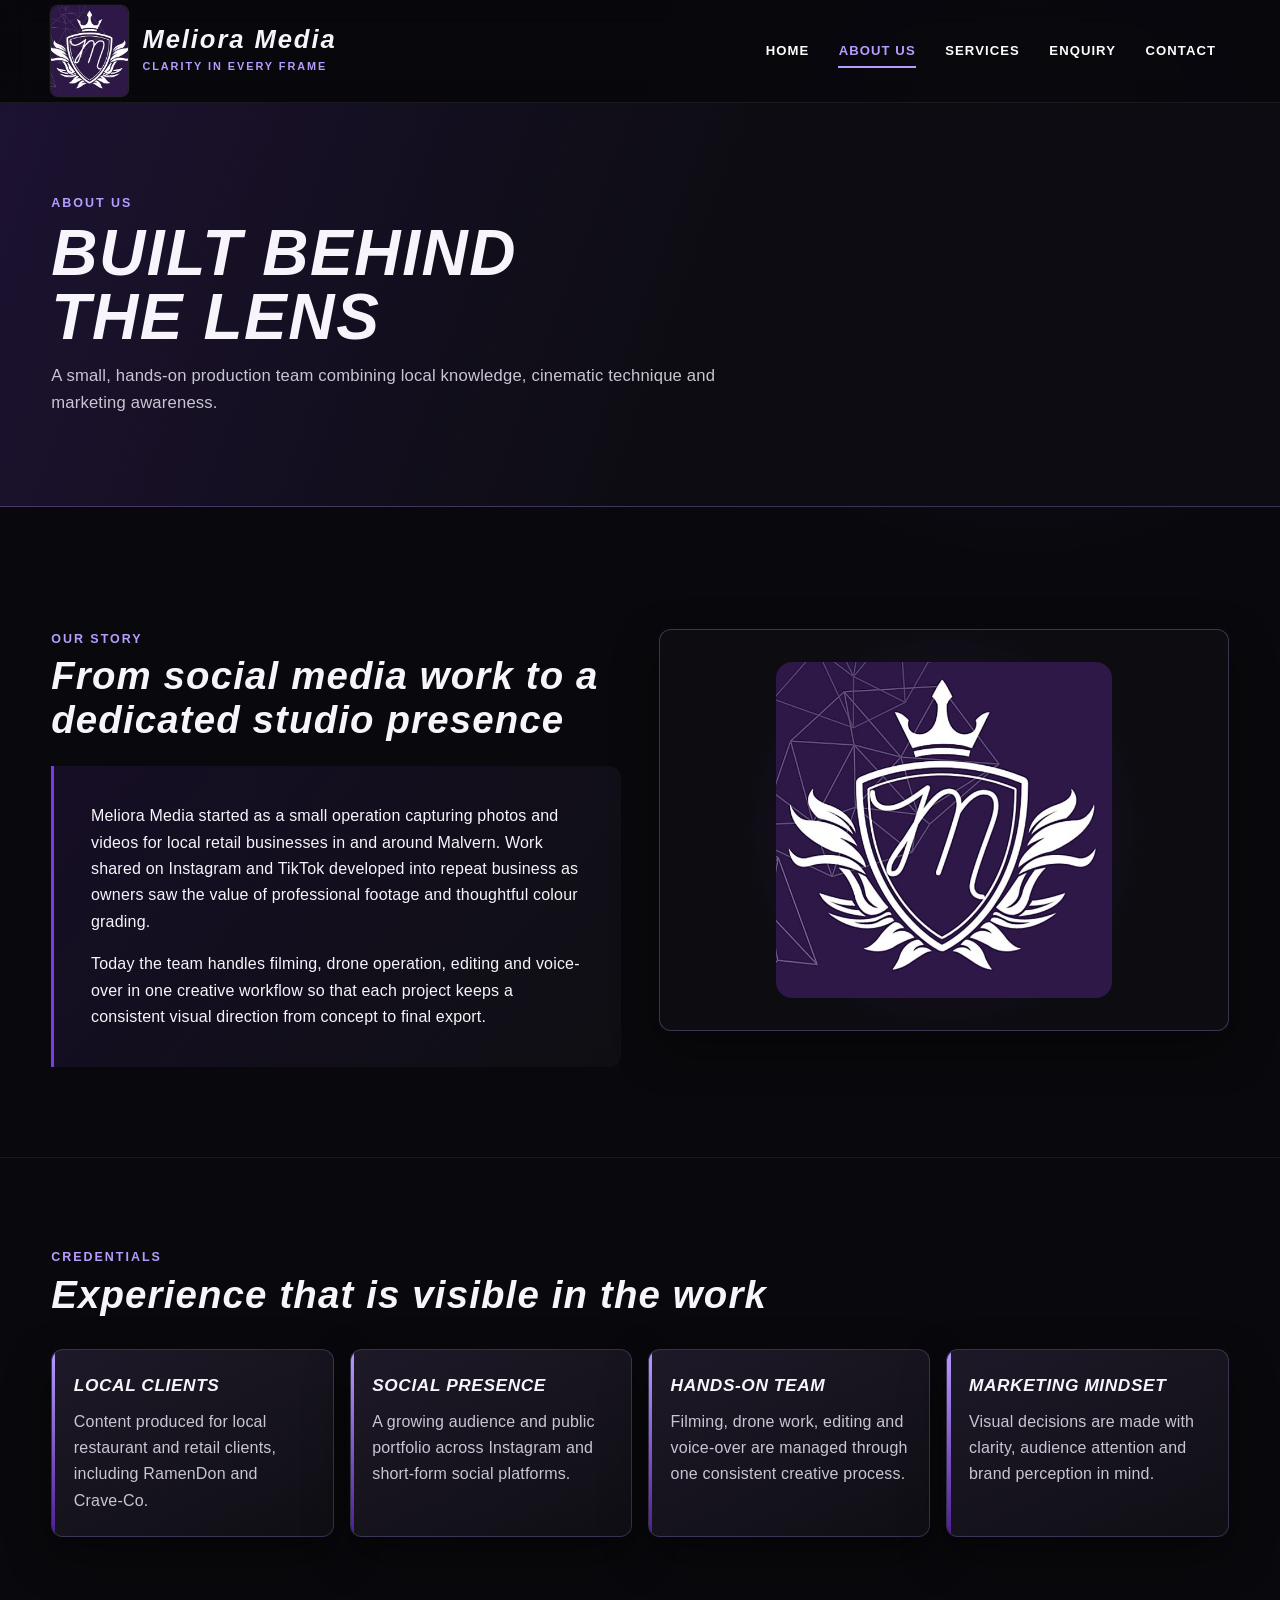
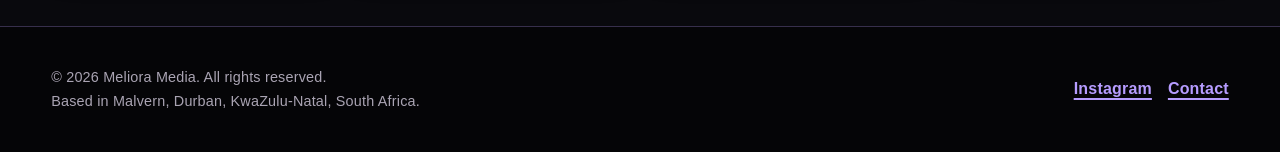
==== about.html @ 02402817 "Fix github pages deployment" ====
<!DOCTYPE html>
<html lang="en">
<head>
    <meta charset="UTF-8">
    <meta name="viewport" content="width=device-width, initial-scale=1.0">
    <title>About Us | Meliora Media</title>
    <meta name="description" content="Learn about Meliora Media's story, credentials and hands-on production approach.">
    <!-- One external stylesheet is shared by every page for consistent cascading styles. -->
    <link rel="stylesheet" href="css/style.css">
</head>
<body class="about-page">
<a class="skip-link" href="#main-content">Skip to main content</a>
<header class="site-header">
    <div class="container header-inner">
        <!-- Brand identity: logo and text are grouped as one home link. -->
        <a class="brand" href="index.html" aria-label="Meliora Media home">
            <img src="images/logo.jpg" alt="Meliora Media crest logo" width="90" height="90">
            <span class="brand-copy">
                <strong>Meliora Media</strong>
                <span>Clarity in every frame</span>
            </span>
        </a>
        <!-- Primary navigation sits inside the header, addressing Part 1 lecturer feedback. -->
        <nav class="site-nav" aria-label="Primary navigation">
            <ul>
                <li><a href="index.html">Home</a></li>
                <li><a href="about.html" aria-current="page">About Us</a></li>
                <li><a href="services.html">Services</a></li>
                <li><a href="enquiry.html">Enquiry</a></li>
                <li><a href="contact.html">Contact</a></li>
            </ul>
        </nav>
    </div>
</header>
<main id="main-content">
    <section class="page-hero">
        <div class="container">
            <p class="eyebrow">About us</p>
            <h1>Built behind the lens</h1>
            <p class="section-intro">A small, hands-on production team combining local knowledge, cinematic technique and marketing awareness.</p>
        </div>
    </section>

    <section class="content-section" aria-labelledby="story-heading">
        <div class="container section-grid">
            <div>
                <p class="eyebrow">Our story</p>
                <h2 class="section-title" id="story-heading">From social media work to a dedicated studio presence</h2>
                <div class="feature-panel story-panel">
                    <p>Meliora Media started as a small operation capturing photos and videos for local retail businesses in and around Malvern. Work shared on Instagram and TikTok developed into repeat business as owners saw the value of professional footage and thoughtful colour grading.</p>
                    <p>Today the team handles filming, drone operation, editing and voice-over in one creative workflow so that each project keeps a consistent visual direction from concept to final export.</p>
                </div>
            </div>
            <figure class="media-frame logo-showcase">
                <img src="images/logo.jpg" alt="Meliora Media purple and white crest logo" width="593" height="593" loading="lazy">
            </figure>
        </div>
    </section>

    <section class="content-section" aria-labelledby="credentials-heading">
        <div class="container">
            <p class="eyebrow">Credentials</p>
            <h2 class="section-title" id="credentials-heading">Experience that is visible in the work</h2>
            <div class="cards">
                <article class="card"><h3>Local Clients</h3><p>Content produced for local restaurant and retail clients, including RamenDon and Crave-Co.</p></article>
                <article class="card"><h3>Social Presence</h3><p>A growing audience and public portfolio across Instagram and short-form social platforms.</p></article>
                <article class="card"><h3>Hands-on Team</h3><p>Filming, drone work, editing and voice-over are managed through one consistent creative process.</p></article>
                <article class="card"><h3>Marketing Mindset</h3><p>Visual decisions are made with clarity, audience attention and brand perception in mind.</p></article>
            </div>
        </div>
    </section>
</main>
<footer class="site-footer">
    <div class="container footer-inner">
        <div>
            <p>&copy; 2026 Meliora Media. All rights reserved.</p>
            <p>Based in Malvern, Durban, KwaZulu-Natal, South Africa.</p>
        </div>
        <ul class="footer-links" aria-label="Social links">
            <li><a href="https://www.instagram.com/official_meliora_media/" target="_blank" rel="noopener noreferrer">Instagram</a></li>
            <li><a href="contact.html">Contact</a></li>
        </ul>
    </div>
</footer>
</body>
</html>
---- css/style.css ----
/* ==========================================================
   Meliora Media — Part 2 external stylesheet
   Student: Shahaan Khan | ST10511080 | WEDE5020
   ========================================================== */

/* ---------- 1. Reset / predictable browser defaults ---------- */
*,
*::before,
*::after {
    box-sizing: border-box;
}

html {
    scroll-behavior: smooth;
}

body,
h1,
h2,
h3,
p,
ul,
figure {
    margin: 0;
}

ul {
    padding: 0;
    list-style: none;
}

img,
picture {
    display: block;
    max-width: 100%;
}

button,
input,
select,
textarea {
    font: inherit;
}

/* ---------- 2. Base / brand styles ---------- */
:root {
    --ink: #f7f5fb;
    --muted: #c9c5d2;
    --bg: #09090d;
    --surface: #14131a;
    --surface-2: #1d1926;
    --purple: #7c3aed;
    --purple-light: #b69cff;
    --purple-dark: #4c1d95;
    --line: rgba(182, 156, 255, 0.28);
    --shadow: 0 1.1rem 2.8rem rgba(0, 0, 0, 0.38);
    --radius: 0.75rem;
    --max-width: 74rem;
    --font-display: "Magneto", "Arial Black", "Trebuchet MS", sans-serif;
    --font-body: "Angsana New", "Segoe UI", Arial, sans-serif;
}

body {
    min-height: 100vh;
    background:
        radial-gradient(circle at 80% 10%, rgba(124, 58, 237, 0.14), transparent 24rem),
        var(--bg);
    color: var(--ink);
    font-family: var(--font-body);
    font-size: 1rem;
    line-height: 1.65;
    letter-spacing: 0.012em;
}

a {
    color: inherit;
    text-decoration-thickness: 0.1em;
    text-underline-offset: 0.22em;
}

a:hover {
    color: var(--purple-light);
}

a:focus-visible,
button:focus-visible,
input:focus-visible,
select:focus-visible,
textarea:focus-visible {
    outline: 0.2rem solid var(--purple-light);
    outline-offset: 0.18rem;
}

.skip-link {
    position: fixed;
    z-index: 999;
    left: 1rem;
    top: -5rem;
    padding: 0.65rem 1rem;
    border-radius: 0 0 var(--radius) var(--radius);
    background: var(--purple);
    color: #fff;
    font-weight: 700;
}

.skip-link:focus {
    top: 0;
}

.container {
    width: min(92%, var(--max-width));
    margin-inline: auto;
}

.eyebrow {
    color: var(--purple-light);
    font-weight: 800;
    letter-spacing: 0.16em;
    text-transform: uppercase;
    font-size: 0.78rem;
}

.section-title {
    margin-top: 0.3rem;
    font-family: var(--font-display);
    font-size: clamp(1.7rem, 3vw, 2.65rem);
    font-style: italic;
    letter-spacing: 0.03em;
    line-height: 1.15;
}

.section-intro {
    max-width: 44rem;
    margin-top: 0.8rem;
    color: var(--muted);
    font-size: 1.04rem;
}

/* ---------- 3. Header + navigation ---------- */
.site-header {
    position: sticky;
    top: 0;
    z-index: 100;
    background: rgba(8, 8, 12, 0.92);
    border-bottom: 0.06rem solid rgba(255, 255, 255, 0.08);
    backdrop-filter: blur(0.8rem);
}

.header-inner {
    display: flex;
    align-items: center;
    justify-content: space-between;
    gap: 2rem;
    min-height: 6.4rem;
}

.brand {
    display: flex;
    align-items: center;
    gap: 0.9rem;
    min-width: max-content;
    text-decoration: none;
}

.brand img {
    width: clamp(4.2rem, 6vw, 5.35rem);
    aspect-ratio: 1;
    border-radius: 0.45rem;
    object-fit: cover;
    box-shadow: 0 0 0 0.08rem rgba(255, 255, 255, 0.12);
}

.brand-copy strong {
    display: block;
    font-family: var(--font-display);
    font-size: clamp(1.15rem, 2vw, 1.75rem);
    font-style: italic;
    letter-spacing: 0.075em;
    line-height: 1.08;
}

.brand-copy span {
    display: block;
    margin-top: 0.25rem;
    color: var(--purple-light);
    font-size: 0.68rem;
    font-weight: 700;
    letter-spacing: 0.18em;
    text-transform: uppercase;
}

.site-nav ul {
    display: flex;
    align-items: center;
    justify-content: flex-end;
    gap: 0.25rem;
}

.site-nav a {
    position: relative;
    display: inline-block;
    padding: 0.7rem 0.8rem;
    color: #fff;
    font-size: 0.82rem;
    font-weight: 800;
    letter-spacing: 0.08em;
    text-decoration: none;
    text-transform: uppercase;
}

.site-nav a::after {
    content: "";
    position: absolute;
    left: 0.75rem;
    right: 0.75rem;
    bottom: 0.35rem;
    height: 0.12rem;
    background: var(--purple-light);
    transform: scaleX(0);
    transform-origin: center;
    transition: transform 180ms ease;
}

.site-nav a:hover::after,
.site-nav a:focus-visible::after,
.site-nav a[aria-current="page"]::after {
    transform: scaleX(1);
}

.site-nav a[aria-current="page"] {
    color: var(--purple-light);
}

.site-nav a:active {
    transform: translateY(0.08rem);
}

/* ---------- 4. Hero ---------- */
.hero {
    position: relative;
    display: grid;
    min-height: min(78vh, 46rem);
    overflow: hidden;
    isolation: isolate;
    border-bottom: 0.1rem solid var(--line);
}

.hero picture,
.hero-media {
    position: absolute;
    inset: 0;
    width: 100%;
    height: 100%;
    z-index: -3;
}

.hero-media img {
    width: 100%;
    height: 100%;
    object-fit: cover;
    object-position: center;
    filter: saturate(0.75) contrast(1.1) brightness(0.55);
}

.hero::before {
    content: "";
    position: absolute;
    inset: 0;
    z-index: -2;
    background:
        linear-gradient(90deg, rgba(6, 6, 10, 0.94) 0%, rgba(8, 7, 13, 0.76) 46%, rgba(8, 7, 13, 0.34) 100%),
        linear-gradient(0deg, rgba(9, 9, 13, 0.92), transparent 40%);
}

.hero::after {
    content: "";
    position: absolute;
    inset: 0;
    z-index: -1;
    background-image:
        linear-gradient(rgba(255,255,255,0.025) 1px, transparent 1px),
        linear-gradient(90deg, rgba(255,255,255,0.025) 1px, transparent 1px);
    background-size: 4rem 4rem;
    mask-image: linear-gradient(to bottom, #000, transparent 80%);
}

.hero-content {
    align-self: center;
    padding-block: clamp(5rem, 12vw, 9rem);
    max-width: 48rem;
}

.hero h1,
.hero h2 {
    max-width: 13ch;
    margin-top: 0.55rem;
    font-family: var(--font-display);
    font-size: clamp(2.35rem, 6.2vw, 5.35rem);
    font-style: italic;
    letter-spacing: 0.025em;
    line-height: 0.98;
    text-transform: uppercase;
    text-shadow: 0 0.45rem 1.6rem rgba(0, 0, 0, 0.7);
}

.hero p {
    max-width: 39rem;
    margin-top: 1.15rem;
    color: #e0dce8;
    font-size: clamp(1rem, 1.8vw, 1.2rem);
}

.button-row {
    display: flex;
    flex-wrap: wrap;
    gap: 0.8rem;
    margin-top: 1.6rem;
}

.button,
button[type="submit"] {
    display: inline-flex;
    align-items: center;
    justify-content: center;
    min-height: 2.9rem;
    padding: 0.72rem 1.2rem;
    border: 0.08rem solid var(--purple-light);
    border-radius: 0.32rem;
    background: linear-gradient(135deg, var(--purple-dark), var(--purple));
    color: #fff;
    box-shadow: 0 0.6rem 1.5rem rgba(76, 29, 149, 0.24);
    font-size: 0.9rem;
    font-weight: 800;
    letter-spacing: 0.055em;
    text-decoration: none;
    text-transform: uppercase;
    cursor: pointer;
    transition: transform 160ms ease, box-shadow 160ms ease, background 160ms ease;
}

.button:hover,
button[type="submit"]:hover {
    color: #fff;
    transform: translateY(-0.13rem);
    box-shadow: 0 0.8rem 1.8rem rgba(124, 58, 237, 0.34);
}

.button:active,
button[type="submit"]:active {
    transform: translateY(0.08rem);
}

.button.secondary {
    background: rgba(15, 13, 20, 0.76);
}

/* ---------- 5. Sections, cards and grids ---------- */
.content-section {
    padding-block: clamp(3.8rem, 7vw, 6.5rem);
}

.content-section + .content-section {
    border-top: 0.06rem solid rgba(255, 255, 255, 0.07);
}

.section-grid {
    display: grid;
    grid-template-columns: repeat(2, minmax(0, 1fr));
    gap: clamp(1.2rem, 3vw, 2.5rem);
    align-items: start;
    margin-top: 2rem;
}

.cards {
    display: grid;
    grid-template-columns: repeat(4, minmax(0, 1fr));
    gap: 1rem;
    margin-top: 2rem;
}

.card {
    position: relative;
    min-height: 100%;
    padding: 1.35rem;
    overflow: hidden;
    border: 0.07rem solid rgba(182, 156, 255, 0.22);
    border-radius: var(--radius);
    background: linear-gradient(155deg, rgba(32, 27, 43, 0.92), rgba(16, 15, 21, 0.96));
    box-shadow: var(--shadow);
    transition: transform 180ms ease, border-color 180ms ease;
}

.card::before {
    content: "";
    position: absolute;
    top: 0;
    left: 0;
    width: 0.2rem;
    height: 100%;
    background: linear-gradient(var(--purple-light), var(--purple-dark));
}

.card:hover {
    transform: translateY(-0.25rem);
    border-color: rgba(182, 156, 255, 0.5);
}

.card h3 {
    margin-bottom: 0.55rem;
    font-family: var(--font-display);
    font-size: 1.08rem;
    font-style: italic;
    letter-spacing: 0.035em;
    text-transform: uppercase;
}

.card p,
.card li {
    color: var(--muted);
}

.card ul {
    display: grid;
    gap: 0.45rem;
}

.card li::before {
    content: "◆";
    margin-right: 0.5rem;
    color: var(--purple-light);
    font-size: 0.68em;
}

.feature-panel {
    padding: clamp(1.35rem, 3vw, 2.3rem);
    border-left: 0.2rem solid var(--purple);
    border-radius: 0 var(--radius) var(--radius) 0;
    background: linear-gradient(130deg, rgba(124, 58, 237, 0.11), rgba(255, 255, 255, 0.025));
}

.feature-panel p + p {
    margin-top: 1rem;
}

.media-frame {
    overflow: hidden;
    border: 0.08rem solid var(--line);
    border-radius: var(--radius);
    box-shadow: var(--shadow);
    background: var(--surface);
}

.media-frame img {
    width: 100%;
    height: 100%;
    object-fit: cover;
}

.logo-showcase {
    display: grid;
    place-items: center;
    min-height: 22rem;
    padding: 2rem;
    background:
        radial-gradient(circle, rgba(124,58,237,0.16), transparent 60%),
        #0d0c11;
}

.logo-showcase img {
    width: min(70%, 21rem);
    border-radius: 1rem;
}

/* ---------- 6. Services page ---------- */
.page-hero {
    padding-block: clamp(3.2rem, 7vw, 5.6rem);
    border-bottom: 0.06rem solid var(--line);
    background:
        linear-gradient(110deg, rgba(124, 58, 237, 0.14), transparent 55%),
        #0d0c12;
}

.page-hero h1 {
    max-width: 15ch;
    margin-top: 0.45rem;
    font-family: var(--font-display);
    font-size: clamp(2.2rem, 5vw, 4.1rem);
    font-style: italic;
    letter-spacing: 0.025em;
    line-height: 1;
    text-transform: uppercase;
}

.service-grid {
    display: grid;
    grid-template-columns: repeat(2, minmax(0, 1fr));
    gap: 1.25rem;
    margin-top: 2rem;
}

.service-card {
    padding: 1.6rem;
    border: 0.07rem solid var(--line);
    border-radius: var(--radius);
    background: var(--surface);
    box-shadow: var(--shadow);
}

.service-card .service-number {
    color: var(--purple-light);
    font-family: var(--font-display);
    font-size: 0.85rem;
    font-weight: 900;
    letter-spacing: 0.12em;
}

.service-card h2,
.service-card h3 {
    margin-top: 0.35rem;
    font-size: 1.25rem;
    text-transform: uppercase;
}

.service-card p {
    margin-top: 0.65rem;
    color: var(--muted);
}

.gallery {
    display: grid;
    grid-template-columns: repeat(3, minmax(0, 1fr));
    gap: 0.9rem;
    margin-top: 2rem;
}

.gallery figure {
    overflow: hidden;
    min-height: 24rem;
    border-radius: var(--radius);
    background: var(--surface);
    box-shadow: var(--shadow);
}

.gallery img {
    width: 100%;
    height: 100%;
    object-fit: cover;
    transition: transform 260ms ease, filter 260ms ease;
}

.gallery figure:hover img {
    transform: scale(1.035);
    filter: saturate(1.08);
}

/* ---------- 7. Forms / contact ---------- */
.form-layout {
    display: grid;
    grid-template-columns: minmax(0, 1.35fr) minmax(16rem, 0.65fr);
    gap: 1.6rem;
    align-items: start;
    margin-top: 2rem;
}

.enquiry-form {
    display: grid;
    grid-template-columns: repeat(2, minmax(0, 1fr));
    gap: 1rem;
    padding: clamp(1.3rem, 3vw, 2rem);
    border: 0.07rem solid var(--line);
    border-radius: var(--radius);
    background: rgba(20, 19, 26, 0.92);
    box-shadow: var(--shadow);
}

.form-field {
    display: grid;
    gap: 0.38rem;
}

.form-field.full {
    grid-column: 1 / -1;
}

label {
    font-weight: 800;
    letter-spacing: 0.025em;
}

input,
select,
textarea {
    width: 100%;
    min-height: 2.85rem;
    padding: 0.72rem 0.8rem;
    border: 0.08rem solid #4a4457;
    border-radius: 0.35rem;
    background: #0d0c11;
    color: var(--ink);
    transition: border-color 150ms ease, box-shadow 150ms ease;
}

textarea {
    min-height: 9rem;
    resize: vertical;
}

input:hover,
select:hover,
textarea:hover {
    border-color: var(--purple-light);
}

input:focus,
select:focus,
textarea:focus {
    border-color: var(--purple-light);
    box-shadow: 0 0 0 0.18rem rgba(124, 58, 237, 0.22);
}

.contact-list {
    display: grid;
    gap: 1rem;
}

.contact-item {
    padding: 1.15rem;
    border-left: 0.2rem solid var(--purple);
    background: var(--surface);
}

.contact-item strong {
    display: block;
    color: var(--purple-light);
    letter-spacing: 0.05em;
    text-transform: uppercase;
}

address {
    font-style: normal;
}

/* ---------- 8. Footer ---------- */
.site-footer {
    border-top: 0.07rem solid var(--line);
    background: #050507;
}

.footer-inner {
    display: grid;
    grid-template-columns: 1fr auto;
    gap: 2rem;
    align-items: center;
    padding-block: 2.4rem;
}

.site-footer p {
    color: #aaa4b3;
    font-size: 0.9rem;
}

.footer-links {
    display: flex;
    flex-wrap: wrap;
    gap: 1rem;
}

.footer-links a {
    color: var(--purple-light);
    font-weight: 800;
}

/* ---------- 9. Responsive breakpoints ---------- */
/* Tablet: reduce nav density and switch four-column card groups to two columns. */
@media (max-width: 62rem) {
    .header-inner {
        align-items: flex-start;
        flex-direction: column;
        gap: 0.55rem;
        padding-block: 0.9rem;
    }

    .site-nav {
        width: 100%;
    }

    .site-nav ul {
        justify-content: flex-start;
        flex-wrap: wrap;
    }

    .cards {
        grid-template-columns: repeat(2, minmax(0, 1fr));
    }

    .form-layout {
        grid-template-columns: 1fr;
    }

    .gallery figure {
        min-height: 20rem;
    }
}

/* Mobile landscape / small tablet: main content becomes one column. */
@media (max-width: 42rem) {
    body {
        font-size: 0.98rem;
    }

    .header-inner {
        width: min(94%, var(--max-width));
    }

    .brand-copy span {
        letter-spacing: 0.11em;
    }

    .site-nav ul {
        display: grid;
        grid-template-columns: repeat(2, minmax(0, 1fr));
        gap: 0.3rem;
    }

    .site-nav li:first-child {
        grid-column: 1 / -1;
    }

    .site-nav a {
        width: 100%;
        padding: 0.62rem 0.7rem;
        border: 0.06rem solid rgba(255,255,255,0.08);
        border-radius: 0.3rem;
        background: rgba(255,255,255,0.025);
    }

    .hero {
        min-height: 37rem;
    }

    .hero::before {
        background: linear-gradient(90deg, rgba(6,6,10,0.94), rgba(7,7,11,0.74));
    }

    .section-grid,
    .service-grid,
    .gallery,
    .enquiry-form,
    .footer-inner {
        grid-template-columns: 1fr;
    }

    .gallery figure {
        min-height: 28rem;
    }

    .footer-inner {
        align-items: start;
    }
}

/* Small mobile: navigation stacks and spacing/font sizes tighten further. */
@media (max-width: 30rem) {
    .container {
        width: min(92%, 28rem);
    }

    .brand img {
        width: 4rem;
    }

    .brand-copy strong {
        font-size: 1.05rem;
    }

    .brand-copy span {
        font-size: 0.58rem;
    }

    .site-nav ul,
    .cards {
        grid-template-columns: 1fr;
    }

    .site-nav li:first-child {
        grid-column: auto;
    }

    .hero h1,
    .hero h2 {
        max-width: 100%;
    }

    .gallery figure {
        min-height: 22rem;
    }

    .button-row,
    .button,
    button[type="submit"] {
        width: 100%;
    }
}

/* Respect users who request less animation. */
@media (prefers-reduced-motion: reduce) {
    *,
    *::before,
    *::after {
        scroll-behavior: auto !important;
        transition-duration: 0.01ms !important;
        animation-duration: 0.01ms !important;
        animation-iteration-count: 1 !important;
    }
}

/* Small contextual spacing utility kept in the shared stylesheet (no inline CSS). */
.story-panel {
    margin-top: 1.5rem;
}
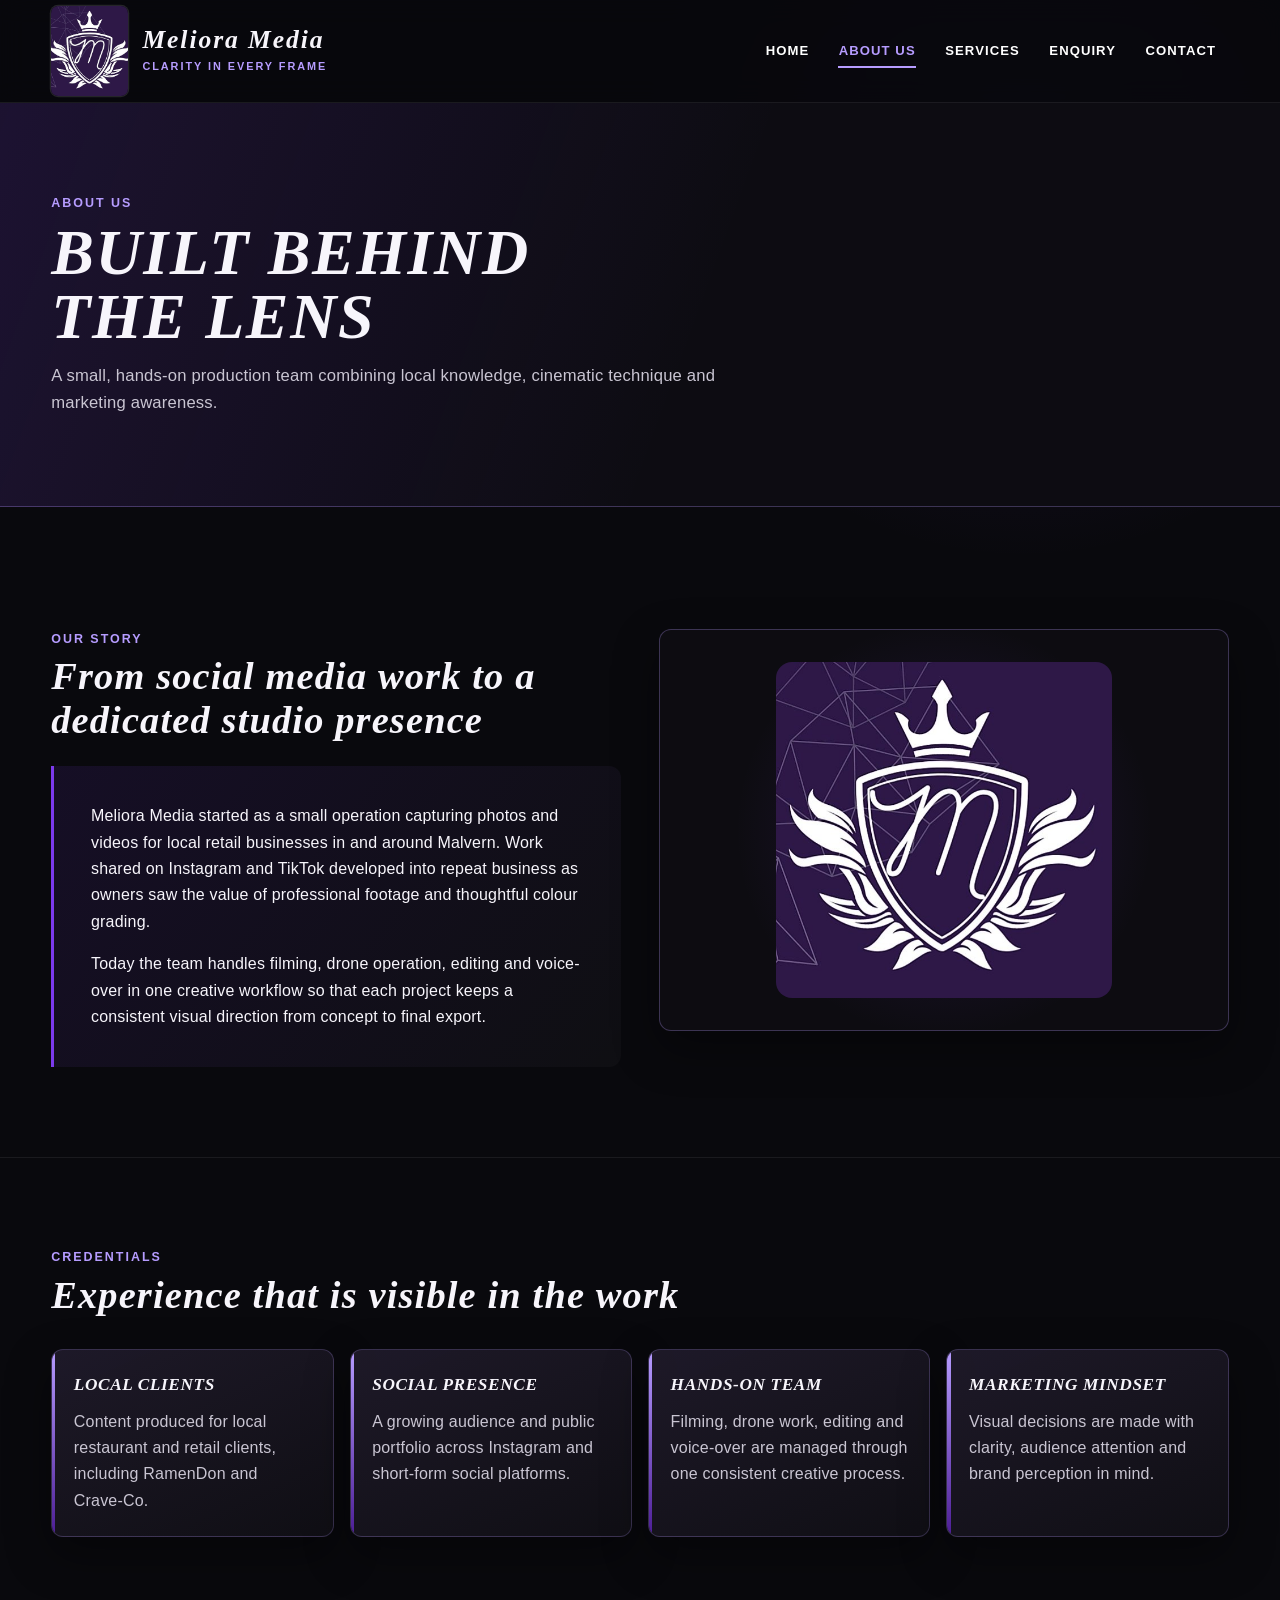
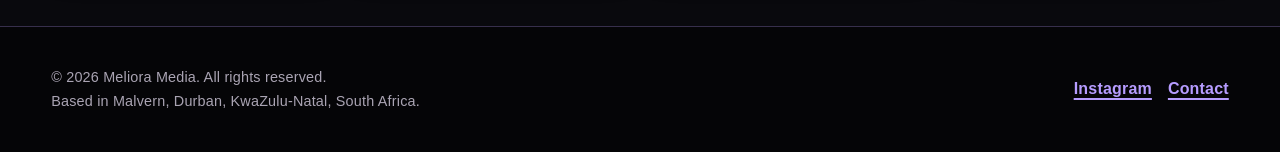
==== commit 237d7fb1: "Add revisions from main repo" ====
--- a/about.html
+++ b/about.html
@@ -5,14 +5,14 @@
     <meta name="viewport" content="width=device-width, initial-scale=1.0">
     <title>About Us | Meliora Media</title>
     <meta name="description" content="Learn about Meliora Media's story, credentials and hands-on production approach.">
-    <!-- One external stylesheet is shared by every page for consistent cascading styles. -->
+    <!-- Here's the CSS sheet again. -->
     <link rel="stylesheet" href="css/style.css">
 </head>
 <body class="about-page">
 <a class="skip-link" href="#main-content">Skip to main content</a>
 <header class="site-header">
     <div class="container header-inner">
-        <!-- Brand identity: logo and text are grouped as one home link. -->
+        <!-- Grouped logo and title link back to home page -->
         <a class="brand" href="index.html" aria-label="Meliora Media home">
             <img src="images/logo.jpg" alt="Meliora Media crest logo" width="90" height="90">
             <span class="brand-copy">
@@ -20,7 +20,7 @@
                 <span>Clarity in every frame</span>
             </span>
         </a>
-        <!-- Primary navigation sits inside the header, addressing Part 1 lecturer feedback. -->
+        <!-- Navbar in header per request -->
         <nav class="site-nav" aria-label="Primary navigation">
             <ul>
                 <li><a href="index.html">Home</a></li>
--- a/css/style.css
+++ b/css/style.css
@@ -56,7 +56,7 @@
     --shadow: 0 1.1rem 2.8rem rgba(0, 0, 0, 0.38);
     --radius: 0.75rem;
     --max-width: 74rem;
-    --font-display: "Magneto", "Arial Black", "Trebuchet MS", sans-serif;
+    --font-display: "Lucida Handwriting", cursive;
     --font-body: "Angsana New", "Segoe UI", Arial, sans-serif;
 }
 
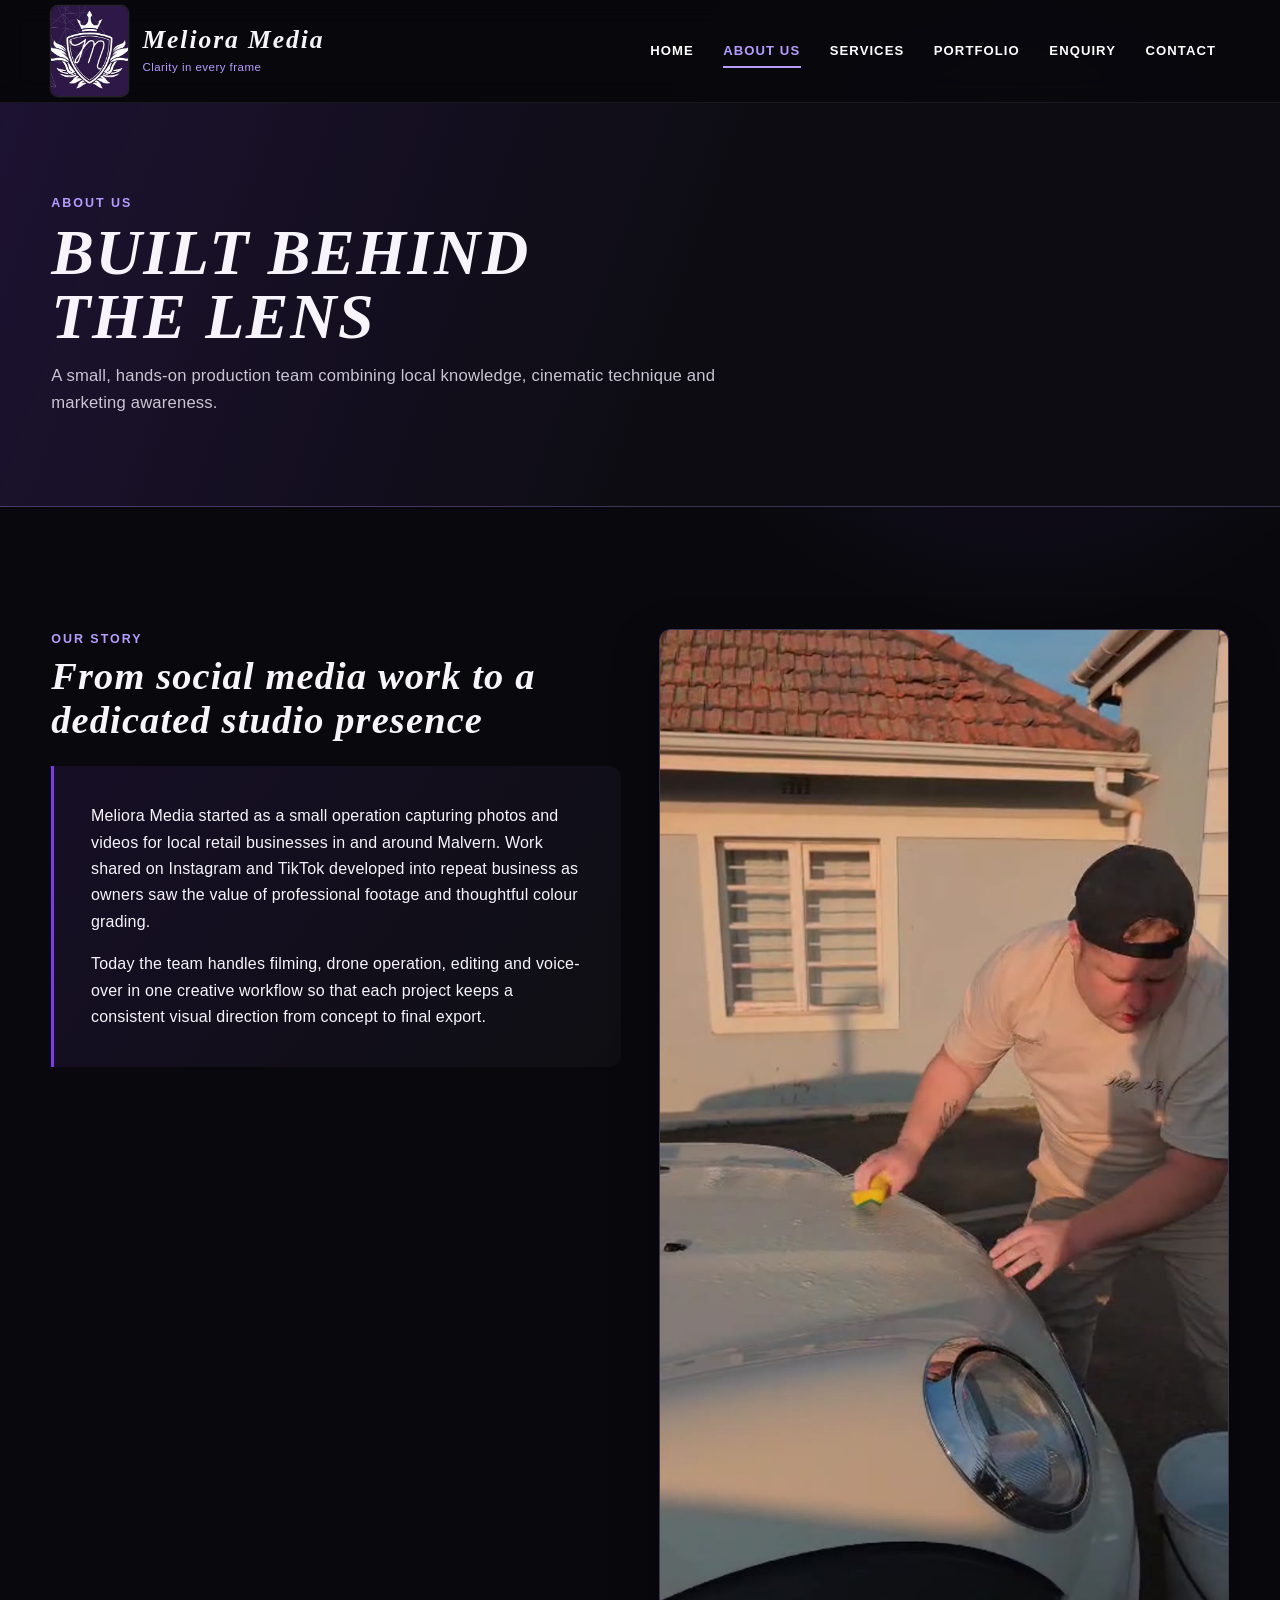
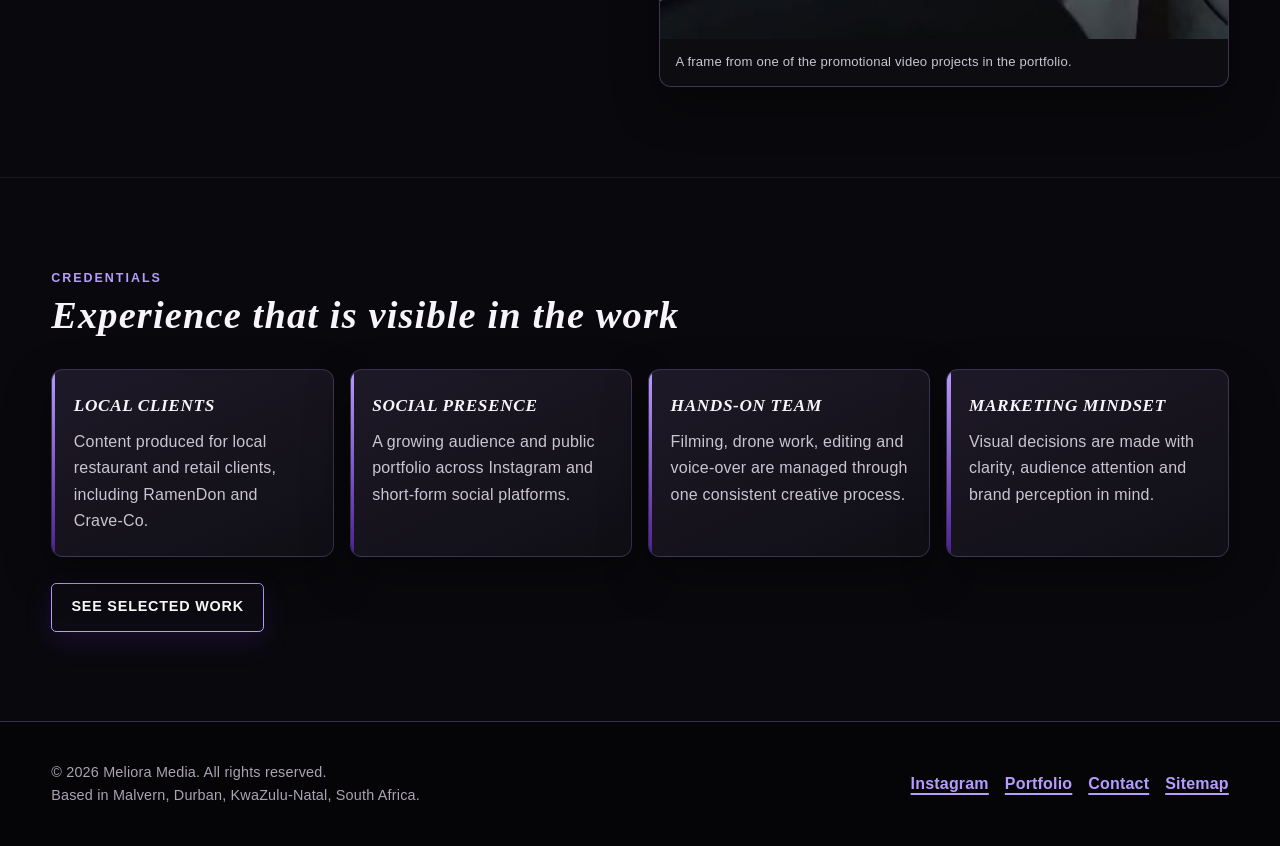
==== commit bd92cf45: "updates" ====
--- a/about.html
+++ b/about.html
@@ -5,14 +5,25 @@
     <meta name="viewport" content="width=device-width, initial-scale=1.0">
     <title>About Us | Meliora Media</title>
     <meta name="description" content="Learn about Meliora Media's story, credentials and hands-on production approach.">
-    <!-- Here's the CSS sheet again. -->
+    <meta name="keywords" content="Meliora Media about, Malvern video team, Durban videographers, local video production, creative studio">
+    <meta name="author" content="Shahaan Khan">
+    <meta name="robots" content="index, follow">
+    <link rel="canonical" href="https://shahaan91.github.io/wede5020-g1-2026-formative-2-part-2-shahaan91-github-pages/about.html">
+    <meta property="og:type" content="website">
+    <meta property="og:title" content="About Us | Meliora Media">
+    <meta property="og:description" content="Learn about Meliora Media's story, credentials and hands-on production approach.">
+    <meta property="og:url" content="https://shahaan91.github.io/wede5020-g1-2026-formative-2-part-2-shahaan91-github-pages/about.html">
+    <meta property="og:image" content="https://shahaan91.github.io/wede5020-g1-2026-formative-2-part-2-shahaan91-github-pages/images/local-business-promo-poster.jpg">
+    <meta name="twitter:card" content="summary_large_image">
+    <!-- One external stylesheet is shared by every page for consistent cascading styles. -->
     <link rel="stylesheet" href="css/style.css">
+
 </head>
 <body class="about-page">
 <a class="skip-link" href="#main-content">Skip to main content</a>
 <header class="site-header">
     <div class="container header-inner">
-        <!-- Grouped logo and title link back to home page -->
+        <!-- Brand identity: logo and text are grouped as one home link. -->
         <a class="brand" href="index.html" aria-label="Meliora Media home">
             <img src="images/logo.jpg" alt="Meliora Media crest logo" width="90" height="90">
             <span class="brand-copy">
@@ -20,21 +31,22 @@
                 <span>Clarity in every frame</span>
             </span>
         </a>
-        <!-- Navbar in header per request -->
+        <!-- Primary navigation sits inside the header, addressing Part 1 lecturer feedback. -->
         <nav class="site-nav" aria-label="Primary navigation">
             <ul>
                 <li><a href="index.html">Home</a></li>
-                <li><a href="about.html" aria-current="page">About Us</a></li>
-                <li><a href="services.html">Services</a></li>
-                <li><a href="enquiry.html">Enquiry</a></li>
-                <li><a href="contact.html">Contact</a></li>
+            <li><a href="about.html" aria-current="page">About Us</a></li>
+            <li><a href="services.html">Services</a></li>
+            <li><a href="portfolio.html">Portfolio</a></li>
+            <li><a href="enquiry.html">Enquiry</a></li>
+            <li><a href="contact.html">Contact</a></li>
             </ul>
         </nav>
     </div>
 </header>
 <main id="main-content">
     <section class="page-hero">
-        <div class="container">
+        <div class="container js-reveal">
             <p class="eyebrow">About us</p>
             <h1>Built behind the lens</h1>
             <p class="section-intro">A small, hands-on production team combining local knowledge, cinematic technique and marketing awareness.</p>
@@ -42,7 +54,7 @@
     </section>
 
     <section class="content-section" aria-labelledby="story-heading">
-        <div class="container section-grid">
+        <div class="container section-grid js-reveal">
             <div>
                 <p class="eyebrow">Our story</p>
                 <h2 class="section-title" id="story-heading">From social media work to a dedicated studio presence</h2>
@@ -51,14 +63,18 @@
                     <p>Today the team handles filming, drone operation, editing and voice-over in one creative workflow so that each project keeps a consistent visual direction from concept to final export.</p>
                 </div>
             </div>
-            <figure class="media-frame logo-showcase">
-                <img src="images/logo.jpg" alt="Meliora Media purple and white crest logo" width="593" height="593" loading="lazy">
+            <figure class="media-frame portfolio-figure">
+                <picture>
+                    <source srcset="images/responsive/local-business-promo-poster-360w.jpg" media="(max-width: 36rem)">
+                    <img src="images/local-business-promo-poster.jpg" alt="Frame from a Meliora Media local business promotional video shoot" width="720" height="1280" loading="lazy">
+                </picture>
+                <figcaption>A frame from one of the promotional video projects in the portfolio.</figcaption>
             </figure>
         </div>
     </section>
 
     <section class="content-section" aria-labelledby="credentials-heading">
-        <div class="container">
+        <div class="container js-reveal">
             <p class="eyebrow">Credentials</p>
             <h2 class="section-title" id="credentials-heading">Experience that is visible in the work</h2>
             <div class="cards">
@@ -67,6 +83,7 @@
                 <article class="card"><h3>Hands-on Team</h3><p>Filming, drone work, editing and voice-over are managed through one consistent creative process.</p></article>
                 <article class="card"><h3>Marketing Mindset</h3><p>Visual decisions are made with clarity, audience attention and brand perception in mind.</p></article>
             </div>
+            <div class="button-row"><a class="button secondary" href="portfolio.html">See selected work</a></div>
         </div>
     </section>
 </main>
@@ -76,11 +93,15 @@
             <p>&copy; 2026 Meliora Media. All rights reserved.</p>
             <p>Based in Malvern, Durban, KwaZulu-Natal, South Africa.</p>
         </div>
-        <ul class="footer-links" aria-label="Social links">
+        <ul class="footer-links" aria-label="Social and utility links">
             <li><a href="https://www.instagram.com/official_meliora_media/" target="_blank" rel="noopener noreferrer">Instagram</a></li>
+            <li><a href="portfolio.html">Portfolio</a></li>
             <li><a href="contact.html">Contact</a></li>
+            <li><a href="sitemap.xml">Sitemap</a></li>
         </ul>
     </div>
 </footer>
+<script src="js/jquery-3.7.1.min.js"></script>
+<script src="js/main.js"></script>
 </body>
 </html>
--- a/css/style.css
+++ b/css/style.css
@@ -56,7 +56,7 @@
     --shadow: 0 1.1rem 2.8rem rgba(0, 0, 0, 0.38);
     --radius: 0.75rem;
     --max-width: 74rem;
-    --font-display: "Lucida Handwriting", cursive;
+    --font-display: "Lucida Handwriting", "Segoe Print", cursive;
     --font-body: "Angsana New", "Segoe UI", Arial, sans-serif;
 }
 
@@ -183,10 +183,11 @@
     display: block;
     margin-top: 0.25rem;
     color: var(--purple-light);
-    font-size: 0.68rem;
-    font-weight: 700;
-    letter-spacing: 0.18em;
-    text-transform: uppercase;
+    font-family: "Trebuchet MS", Arial, sans-serif;
+    font-size: 0.72rem;
+    font-weight: 400;
+    letter-spacing: 0.04em;
+    text-transform: none;
 }
 
 .site-nav ul {
@@ -713,7 +714,7 @@
     }
 
     .brand-copy span {
-        letter-spacing: 0.11em;
+        letter-spacing: 0.04em;
     }
 
     .site-nav ul {
@@ -818,3 +819,606 @@
 .story-panel {
     margin-top: 1.5rem;
 }
+
+
+/* ---------- 10. Part 3 JavaScript / interactive components ---------- */
+
+/* Content remains visible without JS; animation is enabled only after main.js adds .js-enabled. */
+.js-enabled .js-reveal {
+    opacity: 0;
+    transform: translateY(1rem);
+    transition: opacity 420ms ease, transform 420ms ease;
+}
+
+.js-enabled .js-reveal.is-visible {
+    opacity: 1;
+    transform: none;
+}
+
+.accordion {
+    display: grid;
+    gap: 0.75rem;
+    margin-top: 2rem;
+}
+
+.accordion-item {
+    border: 0.07rem solid var(--line);
+    border-radius: var(--radius);
+    background: var(--surface);
+    overflow: hidden;
+}
+
+.accordion-trigger {
+    display: flex;
+    align-items: center;
+    justify-content: space-between;
+    gap: 1rem;
+    width: 100%;
+    padding: 1rem 1.15rem;
+    border: 0;
+    background: transparent;
+    color: var(--ink);
+    font: inherit;
+    font-weight: 800;
+    text-align: left;
+    cursor: pointer;
+}
+
+.accordion-trigger:hover,
+.accordion-trigger[aria-expanded="true"] {
+    background: rgba(124, 58, 237, 0.12);
+}
+
+.accordion-trigger span {
+    color: var(--purple-light);
+    font-size: 1.35rem;
+}
+
+.accordion-panel {
+    padding: 0 1.15rem 1.15rem;
+    color: var(--muted);
+}
+
+.search-panel {
+    display: grid;
+    gap: 0.45rem;
+    max-width: 42rem;
+    margin-top: 1.5rem;
+}
+
+.search-status,
+.field-help,
+.map-note {
+    color: var(--muted);
+    font-size: 0.88rem;
+}
+
+.empty-search {
+    grid-column: 1 / -1;
+    padding: 1.4rem;
+    border: 0.07rem dashed var(--line);
+    border-radius: var(--radius);
+    color: var(--muted);
+}
+
+.gallery-button {
+    display: block;
+    width: 100%;
+    height: 100%;
+    padding: 0;
+    border: 0;
+    background: transparent;
+    cursor: zoom-in;
+}
+
+.gallery-button:focus-visible {
+    outline: 0.2rem solid var(--purple-light);
+    outline-offset: -0.3rem;
+}
+
+.lightbox {
+    width: min(92vw, 58rem);
+    max-height: 92vh;
+    padding: 1rem;
+    border: 0.08rem solid var(--line);
+    border-radius: var(--radius);
+    background: #09090d;
+    color: var(--ink);
+    box-shadow: 0 2rem 5rem rgba(0, 0, 0, 0.75);
+}
+
+.lightbox::backdrop {
+    background: rgba(0, 0, 0, 0.82);
+    backdrop-filter: blur(0.2rem);
+}
+
+.lightbox img {
+    width: 100%;
+    max-height: 76vh;
+    object-fit: contain;
+    border-radius: 0.45rem;
+}
+
+.lightbox p {
+    margin-top: 0.7rem;
+    color: var(--muted);
+    text-align: center;
+}
+
+.lightbox-close {
+    position: absolute;
+    top: 0.45rem;
+    right: 0.55rem;
+    z-index: 2;
+    width: 2.6rem;
+    height: 2.6rem;
+    border: 0.08rem solid rgba(255,255,255,0.3);
+    border-radius: 50%;
+    background: rgba(5,5,7,0.86);
+    color: #fff;
+    font-size: 1.7rem;
+    line-height: 1;
+    cursor: pointer;
+}
+
+.field-error {
+    min-height: 1.25rem;
+    color: #ffb4b4;
+    font-size: 0.84rem;
+}
+
+[aria-invalid="true"] {
+    border-color: #ff7a7a;
+    box-shadow: 0 0 0 0.16rem rgba(255, 122, 122, 0.16);
+}
+
+.form-status {
+    min-height: 1.4rem;
+    padding: 0.75rem 0;
+}
+
+.form-status.error {
+    color: #ffb4b4;
+}
+
+.form-status.success {
+    color: #b8f5c5;
+}
+
+.process-response {
+    margin-top: 2rem;
+    padding: clamp(1.4rem, 3vw, 2rem);
+    border: 0.08rem solid var(--purple-light);
+    border-radius: var(--radius);
+    background: linear-gradient(145deg, rgba(124,58,237,0.18), rgba(20,19,26,0.96));
+    box-shadow: var(--shadow);
+}
+
+.response-grid {
+    display: grid;
+    grid-template-columns: repeat(3, minmax(0, 1fr));
+    gap: 1rem;
+    margin-top: 1.4rem;
+}
+
+.response-grid > div {
+    padding: 1rem;
+    border: 0.06rem solid var(--line);
+    border-radius: 0.45rem;
+    background: rgba(9,9,13,0.55);
+}
+
+.response-grid strong {
+    color: var(--purple-light);
+    text-transform: uppercase;
+    letter-spacing: 0.05em;
+}
+
+.interactive-map {
+    width: 100%;
+    min-height: 27rem;
+    margin-top: 1.5rem;
+    border: 0.08rem solid var(--line);
+    border-radius: var(--radius);
+    overflow: hidden;
+    box-shadow: var(--shadow);
+}
+
+.map-note {
+    margin-top: 0.7rem;
+}
+
+@media (max-width: 42rem) {
+    .response-grid {
+        grid-template-columns: 1fr;
+    }
+
+    .interactive-map {
+        min-height: 22rem;
+    }
+
+    .lightbox {
+        width: 96vw;
+    }
+}
+
+/* Visually hide the anti-spam honeypot without removing it from form submission. */
+.honeypot {
+    position: absolute;
+    width: 1px;
+    height: 1px;
+    overflow: hidden;
+    clip-path: inset(50%);
+    white-space: nowrap;
+}
+
+button:disabled {
+    cursor: wait;
+    opacity: 0.65;
+}
+
+/* Visually hide the anti-spam honeypot without removing it from form submission. */
+.honeypot {
+    position: absolute;
+    width: 1px;
+    height: 1px;
+    overflow: hidden;
+    clip-path: inset(50%);
+    white-space: nowrap;
+}
+
+button:disabled {
+    cursor: wait;
+    opacity: 0.65;
+}
+
+
+/* ---------- Part 2 feedback refinements carried into Part 3 ---------- */
+.portfolio-figure {
+    display: grid;
+    align-self: stretch;
+    background: #0d0c11;
+}
+
+.portfolio-figure picture,
+.compact-media picture {
+    display: block;
+    overflow: hidden;
+}
+
+.portfolio-figure img {
+    min-height: 22rem;
+}
+
+.compact-media img {
+    aspect-ratio: 4 / 3;
+}
+
+.portfolio-figure figcaption,
+.compact-media figcaption {
+    padding: 0.8rem 0.95rem 0.95rem;
+    color: var(--muted);
+    font-size: 0.82rem;
+    line-height: 1.5;
+}
+
+.media-frame {
+    transition: transform 180ms ease, border-color 180ms ease, box-shadow 180ms ease;
+}
+
+.media-frame:hover {
+    transform: translateY(-0.18rem);
+    border-color: rgba(182, 156, 255, 0.5);
+    box-shadow: 0 1rem 2.4rem rgba(0, 0, 0, 0.34);
+}
+
+.contact-item a:hover,
+.contact-item a:focus-visible,
+.footer-links a:hover,
+.footer-links a:focus-visible {
+    text-decoration-thickness: 0.12rem;
+    text-underline-offset: 0.2rem;
+}
+
+/* Intermediate-width tuning requested in Part 2 feedback. */
+@media (max-width: 52rem) and (min-width: 42.01rem) {
+    body {
+        font-size: 0.985rem;
+    }
+
+    .page-hero h1 {
+        font-size: clamp(2.15rem, 6vw, 3.25rem);
+    }
+
+    .section-title {
+        font-size: clamp(1.55rem, 4.2vw, 2.25rem);
+    }
+
+    .site-nav a {
+        font-size: 0.76rem;
+        letter-spacing: 0.055em;
+    }
+
+    .card h3 {
+        font-size: 1rem;
+    }
+}
+
+@media (max-width: 42rem) {
+    .portfolio-figure img {
+        min-height: 16rem;
+    }
+}
+
+/* ---------- 11. Portfolio and media added for Part 3 ---------- */
+.search-result-count {
+    color: var(--muted);
+    font-size: 0.88rem;
+}
+
+.portfolio-teasers {
+    display: grid;
+    grid-template-columns: repeat(3, minmax(0, 1fr));
+    gap: 1rem;
+    margin-top: 2rem;
+}
+
+.portfolio-teaser {
+    position: relative;
+    overflow: hidden;
+    min-height: 24rem;
+    border: 0.07rem solid var(--line);
+    border-radius: var(--radius);
+    background: var(--surface);
+    box-shadow: var(--shadow);
+    text-decoration: none;
+}
+
+.portfolio-teaser img {
+    width: 100%;
+    height: 100%;
+    min-height: 24rem;
+    object-fit: cover;
+    transition: transform 220ms ease, filter 220ms ease;
+}
+
+.portfolio-teaser span {
+    position: absolute;
+    left: 0.8rem;
+    right: 0.8rem;
+    bottom: 0.8rem;
+    padding: 0.65rem 0.8rem;
+    border: 0.06rem solid rgba(255,255,255,0.12);
+    border-radius: 0.35rem;
+    background: rgba(8,8,12,0.82);
+    color: #fff;
+    font-weight: 800;
+    text-transform: uppercase;
+    letter-spacing: 0.055em;
+    backdrop-filter: blur(0.35rem);
+}
+
+.portfolio-teaser:hover img,
+.portfolio-teaser:focus-visible img {
+    transform: scale(1.035);
+    filter: saturate(1.08);
+}
+
+.portfolio-filter {
+    display: flex;
+    flex-wrap: wrap;
+    gap: 0.65rem;
+    margin: 1.5rem 0 2rem;
+}
+
+.filter-button {
+    padding: 0.68rem 0.95rem;
+    border: 0.07rem solid var(--line);
+    border-radius: 999px;
+    background: var(--surface);
+    color: var(--ink);
+    font: inherit;
+    font-size: 0.84rem;
+    font-weight: 800;
+    cursor: pointer;
+    transition: background 160ms ease, border-color 160ms ease, transform 160ms ease;
+}
+
+.filter-button:hover,
+.filter-button:focus-visible,
+.filter-button.is-active {
+    border-color: var(--purple-light);
+    background: rgba(124,58,237,0.18);
+}
+
+.filter-button:active {
+    transform: translateY(0.08rem);
+}
+
+.portfolio-grid {
+    display: grid;
+    grid-template-columns: repeat(2, minmax(0, 1fr));
+    gap: 1.25rem;
+    align-items: start;
+}
+
+.portfolio-item {
+    overflow: hidden;
+    border: 0.07rem solid var(--line);
+    border-radius: var(--radius);
+    background: var(--surface);
+    box-shadow: var(--shadow);
+    align-self: start;
+}
+
+/* The supplied advertisement spans the full grid so it never has to share a
+   row with a shorter video card. This removes the stretched empty-card effect. */
+.portfolio-item--advert {
+    grid-column: 1 / -1;
+    display: grid;
+    grid-template-columns: minmax(16rem, 26rem) minmax(0, 1fr);
+    align-items: center;
+}
+
+.portfolio-item > video,
+.portfolio-image-button,
+.portfolio-image-button img,
+.portfolio-image-button picture {
+    display: block;
+    width: 100%;
+}
+
+/* The advert is kept at its natural portrait ratio so none of the supplied
+   artwork or text is cropped from the card. */
+.portfolio-item--advert .portfolio-image-button {
+    background: #050507;
+}
+
+.portfolio-item--advert .portfolio-image-button img {
+    width: 100%;
+    height: auto;
+    max-height: 34rem;
+    object-fit: contain;
+}
+
+/* The two vertical reels form their own matching row. Limiting their display
+   width keeps the cards compact while preserving the complete 9:16 frame. */
+.portfolio-item--video {
+    padding-top: 1rem;
+}
+
+.portfolio-item--video > video {
+    width: min(calc(100% - 2rem), 18rem);
+    height: auto;
+    aspect-ratio: 9 / 16;
+    margin: 0 auto;
+    object-fit: contain;
+    background: #050507;
+    border-radius: calc(var(--radius) * 0.7);
+}
+
+/* Keep the two selected photographs uncropped as well. Both source photos use
+   the same portrait proportions, so the cards still line up cleanly. */
+.portfolio-item--photo .portfolio-image-button {
+    background: #050507;
+}
+
+.portfolio-item--photo .portfolio-image-button img {
+    width: 100%;
+    height: auto;
+    max-height: 32rem;
+    object-fit: contain;
+    background: #050507;
+}
+
+.portfolio-image-button {
+    padding: 0;
+    border: 0;
+    background: transparent;
+    cursor: zoom-in;
+}
+
+.portfolio-image-button:focus-visible {
+    outline: 0.2rem solid var(--purple-light);
+    outline-offset: -0.3rem;
+}
+
+.portfolio-copy {
+    padding: 1rem 1.1rem 1.2rem;
+}
+
+.portfolio-item--advert .portfolio-copy {
+    padding: 1.35rem 1.5rem;
+    align-self: center;
+}
+
+.portfolio-copy h3 {
+    margin-top: 0.25rem;
+    font-size: 1.2rem;
+}
+
+.portfolio-copy p:last-child {
+    margin-top: 0.55rem;
+    color: var(--muted);
+}
+
+.enquiry-ad-preview {
+    overflow: hidden;
+    border: 0.07rem solid var(--line);
+    border-radius: var(--radius);
+    background: var(--surface);
+}
+
+.enquiry-ad-preview img {
+    width: 100%;
+    height: auto;
+}
+
+.enquiry-ad-preview figcaption {
+    padding: 0.8rem;
+    color: var(--muted);
+    font-size: 0.82rem;
+}
+
+#enquiry-response {
+    border-top: 0.06rem solid var(--line);
+    background: linear-gradient(145deg, rgba(124,58,237,0.10), rgba(13,12,18,0.92));
+}
+
+.response-card {
+    padding: 1rem;
+    border: 0.06rem solid var(--line);
+    border-radius: 0.45rem;
+    background: rgba(9,9,13,0.55);
+}
+
+.response-card strong {
+    color: var(--purple-light);
+    text-transform: uppercase;
+    letter-spacing: 0.05em;
+}
+
+.response-card p {
+    margin-top: 0.45rem;
+}
+
+@media (max-width: 62rem) {
+    .portfolio-teasers {
+        grid-template-columns: repeat(2, minmax(0, 1fr));
+    }
+}
+
+@media (max-width: 42rem) {
+    .portfolio-teasers,
+    .portfolio-grid {
+        grid-template-columns: 1fr;
+    }
+
+    .portfolio-item--advert {
+        grid-template-columns: 1fr;
+    }
+
+    .portfolio-item--advert .portfolio-image-button img {
+        max-height: none;
+    }
+
+    .portfolio-item--video > video {
+        width: min(calc(100% - 2rem), 19rem);
+    }
+
+    .portfolio-teaser,
+    .portfolio-teaser img {
+        min-height: 20rem;
+    }
+
+    .portfolio-filter {
+        display: grid;
+        grid-template-columns: repeat(2, minmax(0, 1fr));
+    }
+}
+
+@media (max-width: 30rem) {
+    .portfolio-filter {
+        grid-template-columns: 1fr;
+    }
+}
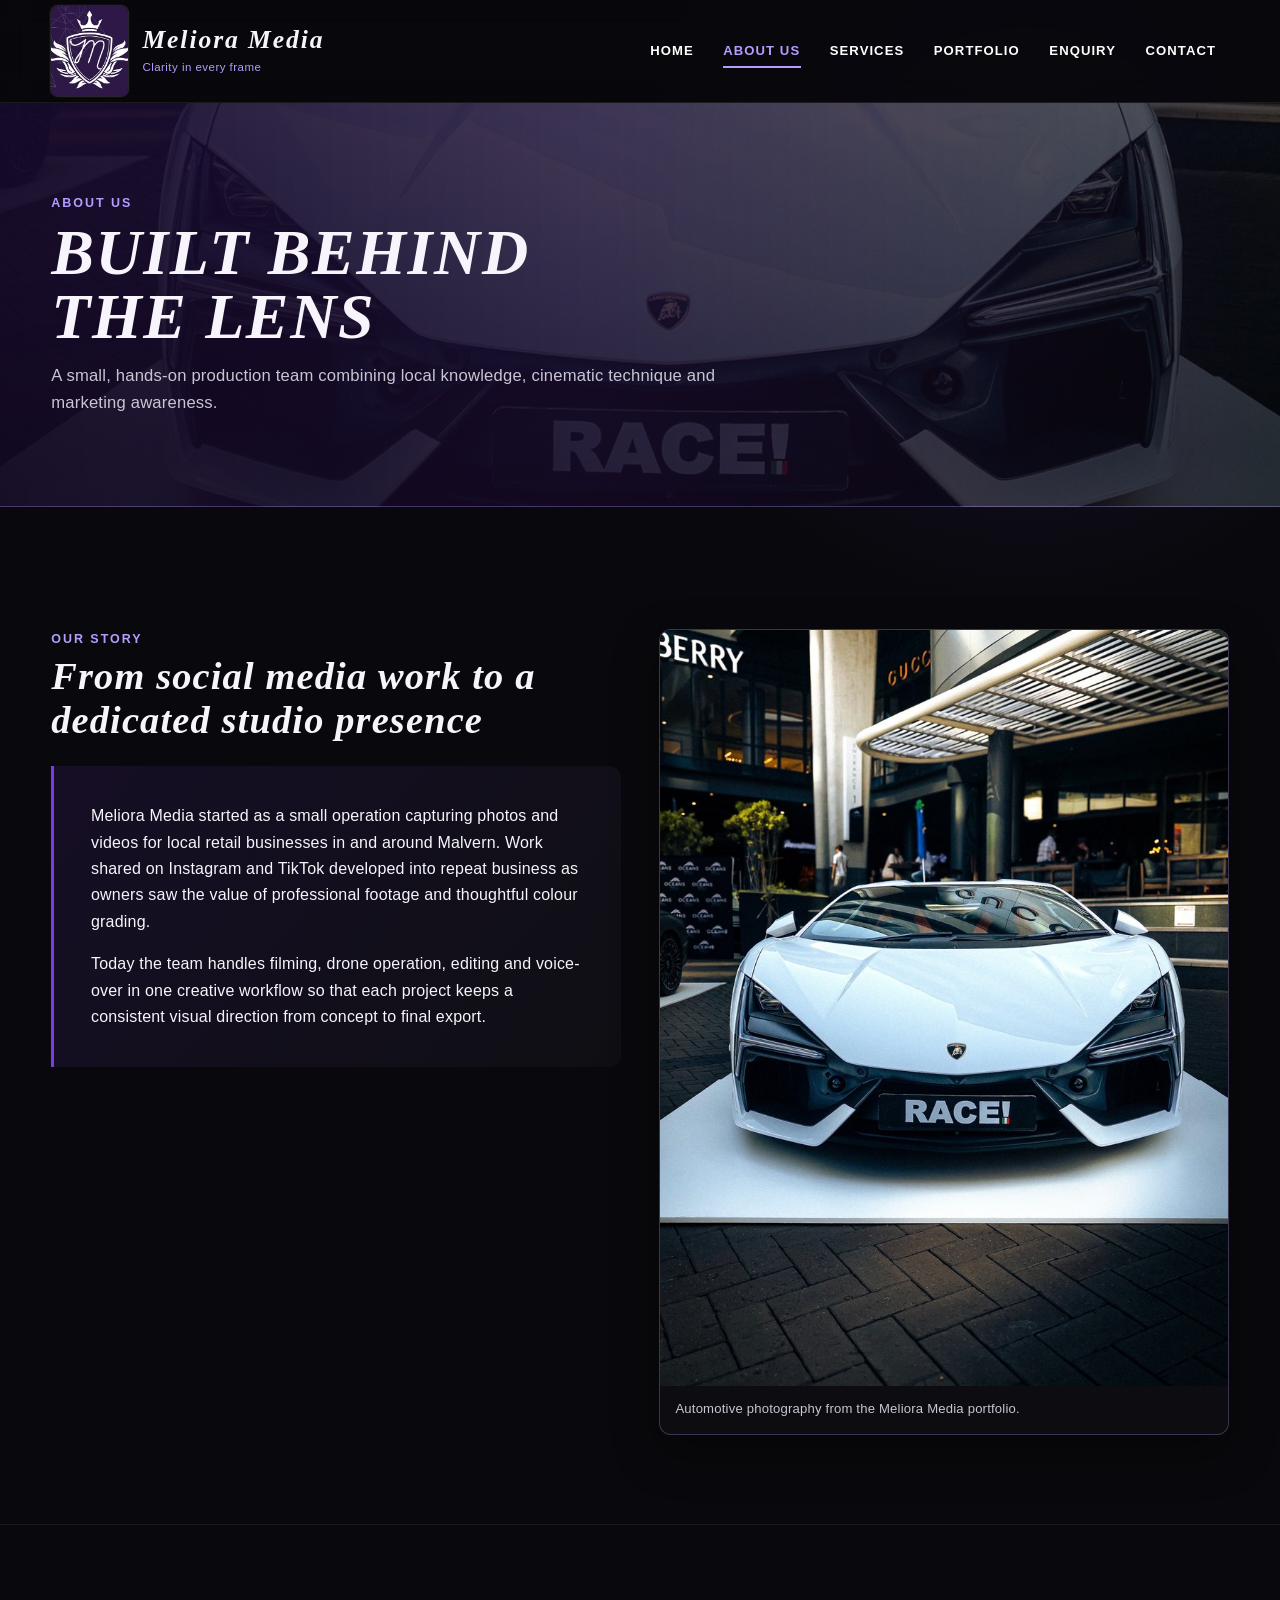
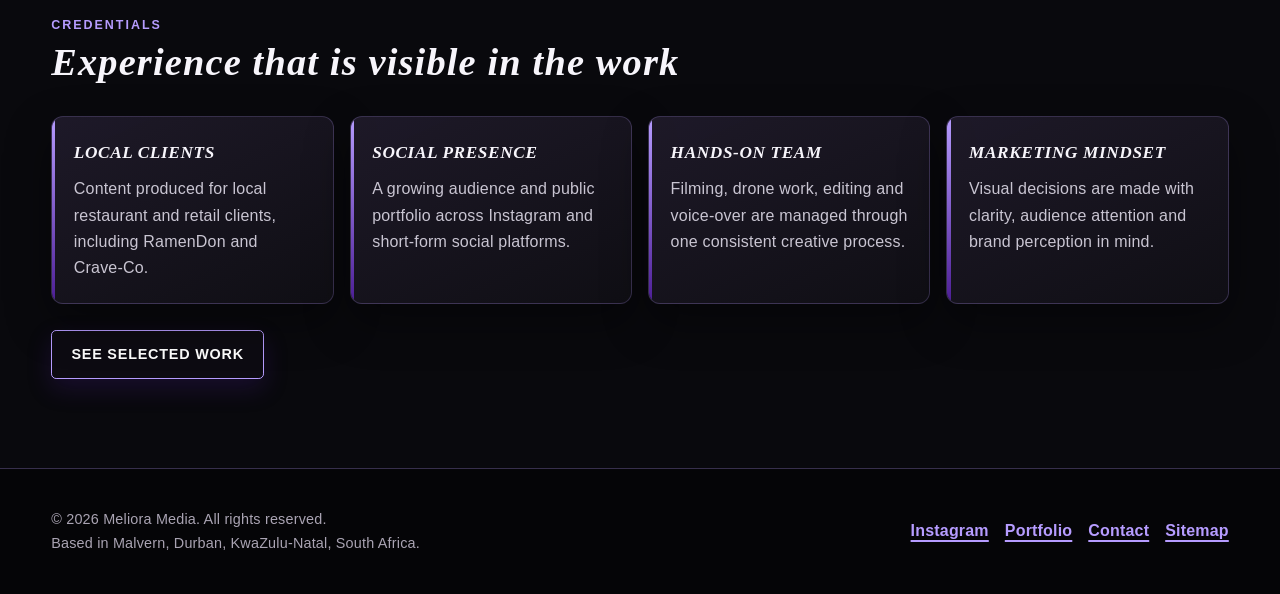
==== commit 992ce9ce: "Accidentally uploaded the previous version, correcting this." ====
--- a/about.html
+++ b/about.html
@@ -13,7 +13,7 @@
     <meta property="og:title" content="About Us | Meliora Media">
     <meta property="og:description" content="Learn about Meliora Media's story, credentials and hands-on production approach.">
     <meta property="og:url" content="https://shahaan91.github.io/wede5020-g1-2026-formative-2-part-2-shahaan91-github-pages/about.html">
-    <meta property="og:image" content="https://shahaan91.github.io/wede5020-g1-2026-formative-2-part-2-shahaan91-github-pages/images/local-business-promo-poster.jpg">
+    <meta property="og:image" content="https://shahaan91.github.io/wede5020-g1-2026-formative-2-part-2-shahaan91-github-pages/images/lamborghini-front.jpg">
     <meta name="twitter:card" content="summary_large_image">
     <!-- One external stylesheet is shared by every page for consistent cascading styles. -->
     <link rel="stylesheet" href="css/style.css">
@@ -65,10 +65,10 @@
             </div>
             <figure class="media-frame portfolio-figure">
                 <picture>
-                    <source srcset="images/responsive/local-business-promo-poster-360w.jpg" media="(max-width: 36rem)">
-                    <img src="images/local-business-promo-poster.jpg" alt="Frame from a Meliora Media local business promotional video shoot" width="720" height="1280" loading="lazy">
+                    <source srcset="images/responsive/lamborghini-front-480w.jpg 480w, images/responsive/lamborghini-front-800w.jpg 800w" sizes="(max-width: 42rem) 92vw, 42vw">
+                    <img src="images/lamborghini-front.jpg" alt="Front view of a white Lamborghini photographed by Meliora Media at an automotive event" width="1440" height="1918" loading="lazy">
                 </picture>
-                <figcaption>A frame from one of the promotional video projects in the portfolio.</figcaption>
+                <figcaption>Automotive photography from the Meliora Media portfolio.</figcaption>
             </figure>
         </div>
     </section>
--- a/css/style.css
+++ b/css/style.css
@@ -474,11 +474,51 @@
 
 /* ---------- 6. Services page ---------- */
 .page-hero {
+    position: relative;
+    isolation: isolate;
+    overflow: hidden;
     padding-block: clamp(3.2rem, 7vw, 5.6rem);
     border-bottom: 0.06rem solid var(--line);
-    background:
-        linear-gradient(110deg, rgba(124, 58, 237, 0.14), transparent 55%),
-        #0d0c12;
+    background-color: #0d0c12;
+    background-image:
+        linear-gradient(90deg, rgba(24, 10, 45, 0.94) 0%, rgba(31, 14, 52, 0.82) 46%, rgba(8, 8, 13, 0.68) 100%),
+        var(--page-hero-image);
+    background-size: cover;
+    background-position: var(--page-hero-position, center);
+}
+
+.page-hero::after {
+    content: "";
+    position: absolute;
+    inset: 0;
+    z-index: -1;
+    background: linear-gradient(180deg, rgba(0,0,0,0.04), rgba(0,0,0,0.28));
+    pointer-events: none;
+}
+
+.about-page {
+    --page-hero-image: url("../images/responsive/lamborghini-front-1200w.jpg");
+    --page-hero-position: center 57%;
+}
+
+.services-page {
+    --page-hero-image: url("../images/responsive/lamborghini-rear-1200w.jpg");
+    --page-hero-position: center 58%;
+}
+
+.portfolio-page {
+    --page-hero-image: url("../images/responsive/bmw-portrait-1200w.jpg");
+    --page-hero-position: center 48%;
+}
+
+.enquiry-page {
+    --page-hero-image: url("../images/responsive/lamborghini-front-1200w.jpg");
+    --page-hero-position: center 54%;
+}
+
+.contact-page {
+    --page-hero-image: url("../images/responsive/lamborghini-rear-1200w.jpg");
+    --page-hero-position: center 60%;
 }
 
 .page-hero h1 {
@@ -1090,6 +1130,15 @@
     min-height: 22rem;
 }
 
+/* About uses a portrait automotive photograph. Keep the full vehicle visible rather than cropping it. */
+.about-page .portfolio-figure img {
+    width: 100%;
+    height: auto;
+    min-height: 0;
+    object-fit: contain;
+    background: #050507;
+}
+
 .compact-media img {
     aspect-ratio: 4 / 3;
 }
@@ -1311,6 +1360,15 @@
     background: #050507;
 }
 
+.portfolio-item--photo .portfolio-image-button {
+    display: grid;
+    place-items: center;
+}
+
+.portfolio-item--photo .portfolio-image-button img {
+    max-width: 100%;
+}
+
 .portfolio-image-button {
     padding: 0;
     border: 0;
